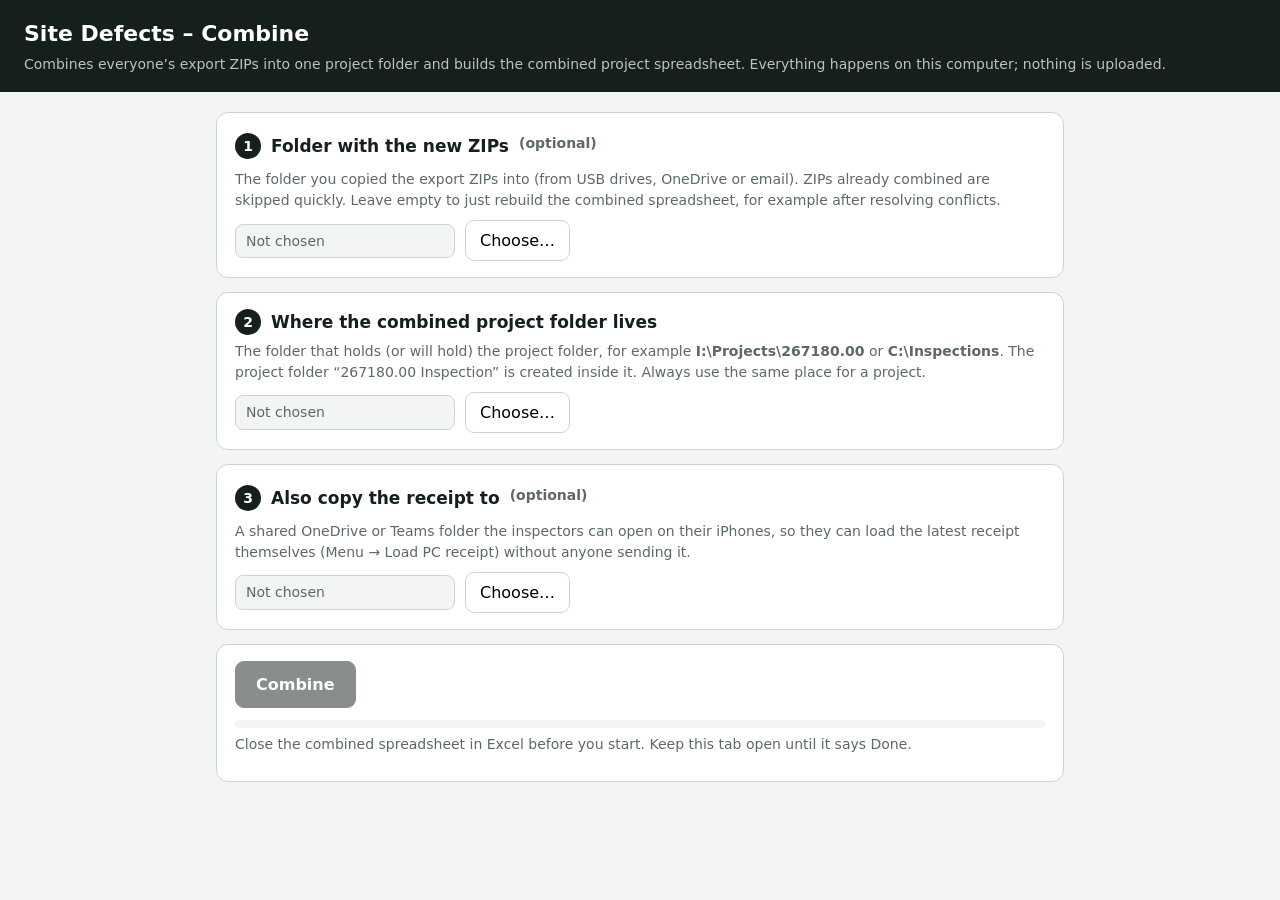
==== combine.html @ 87d58607 "v1.11.0 Deleting a photo taken by mistake: a photo can now be deleted while its batch is still open." ====
<!doctype html>
<html lang="en">
<head>
<meta charset="utf-8">
<meta name="viewport" content="width=device-width, initial-scale=1">
<title>Site Defects – Combine</title>
<meta name="app-version" content="1.11.0">
<link rel="icon" href="icon-sgh-gradient-192.png">
<style>
  :root { --ink: #15201C; --muted: #5C6964; --line: #CDD5D1; --paper: #F3F5F4; --card: #fff; --accent: #2C6BED; --red: #C8102E; --green: #1E7B4A; --amber: #C77700; }
  * { box-sizing: border-box; }
  body { margin: 0; background: var(--paper); color: var(--ink); font: 16px/1.45 "Segoe UI", system-ui, -apple-system, sans-serif; }
  header { background: var(--ink); color: #fff; padding: 18px 24px; }
  header h1 { margin: 0; font-size: 22px; } header p { margin: 4px 0 0; color: #B9C4BF; font-size: 14px; }
  main { max-width: 880px; margin: 0 auto; padding: 20px 16px 60px; }
  .card { background: var(--card); border: 1px solid var(--line); border-radius: 12px; padding: 16px 18px; margin-bottom: 14px; }
  .card h2 { margin: 0 0 6px; font-size: 17px; display: flex; gap: 10px; align-items: center; }
  .num { display: inline-grid; place-items: center; width: 26px; height: 26px; border-radius: 50%; background: var(--ink); color: #fff; font-size: 14px; flex: none; }
  .note { color: var(--muted); font-size: 14px; margin: 4px 0 10px; }
  .row { display: flex; gap: 10px; align-items: center; flex-wrap: wrap; }
  .chosen { font-family: Consolas, monospace; font-size: 14px; background: var(--paper); border: 1px solid var(--line); border-radius: 8px; padding: 6px 10px; min-width: 220px; }
  .chosen.empty { color: var(--muted); font-family: inherit; }
  button { font: inherit; border-radius: 9px; border: 1px solid var(--line); background: #fff; padding: 8px 14px; cursor: pointer; }
  button.primary { background: var(--ink); color: #fff; border-color: var(--ink); font-weight: 600; padding: 11px 20px; }
  button:disabled { opacity: .5; cursor: default; }
  button.link { border: 0; background: none; color: var(--accent); padding: 0 4px; }
  #bar { height: 8px; background: var(--paper); border-radius: 4px; overflow: hidden; margin: 12px 0 6px; }
  #bar span { display: block; height: 100%; width: 0; background: var(--accent); transition: width .2s; }
  #status { font-weight: 600; }
  #log { font-family: Consolas, monospace; font-size: 13px; background: #0E1412; color: #E8EEEB; border-radius: 10px; padding: 12px 14px; max-height: 420px; overflow: auto; white-space: pre-wrap; margin-top: 10px; }
  #log .ok { color: #7BD89B; } #log .warn { color: #F2C14E; } #log .err { color: #FF7A85; } #log .h { color: #9EC1FF; font-weight: bold; }
  .unsupported { background: #FFF2CC; border-color: #BF9000; }
  .hidden { display: none; }
</style>
</head>
<body>
<header><h1>Site Defects – Combine</h1><p>Combines everyone’s export ZIPs into one project folder and builds the combined project spreadsheet. Everything happens on this computer; nothing is uploaded.</p></header>
<main>
  <div class="card unsupported hidden" id="unsupported"><b>Open this page in Microsoft Edge or Google Chrome on a Windows PC.</b> It needs permission to read and write folders, which other browsers (and phones) don’t offer.</div>

  <div class="card">
    <h2><span class="num">1</span> Folder with the new ZIPs <span class="note">(optional)</span></h2>
    <p class="note">The folder you copied the export ZIPs into (from USB drives, OneDrive or email). ZIPs already combined are skipped quickly. Leave empty to just rebuild the combined spreadsheet, for example after resolving conflicts.</p>
    <div class="row"><span class="chosen empty" id="zipName">Not chosen</span><button id="zipPick">Choose…</button><button class="link hidden" id="zipClear">Clear</button></div>
  </div>

  <div class="card">
    <h2><span class="num">2</span> Where the combined project folder lives</h2>
    <p class="note">The folder that holds (or will hold) the project folder, for example <b>I:\Projects\267180.00</b> or <b>C:\Inspections</b>. The project folder “267180.00 Inspection” is created inside it. Always use the same place for a project.</p>
    <div class="row"><span class="chosen empty" id="destName">Not chosen</span><button id="destPick">Choose…</button></div>
  </div>

  <div class="card">
    <h2><span class="num">3</span> Also copy the receipt to <span class="note">(optional)</span></h2>
    <p class="note">A shared OneDrive or Teams folder the inspectors can open on their iPhones, so they can load the latest receipt themselves (Menu → Load PC receipt) without anyone sending it.</p>
    <div class="row"><span class="chosen empty" id="rcptName">Not chosen</span><button id="rcptPick">Choose…</button><button class="link hidden" id="rcptClear">Clear</button></div>
  </div>

  <div class="card">
    <div class="row"><button class="primary" id="go" disabled>Combine</button><span id="status"></span></div>
    <div id="bar"><span></span></div>
    <p class="note">Close the combined spreadsheet in Excel before you start. Keep this tab open until it says Done.</p>
    <div id="log" class="hidden"></div>
  </div>
</main>
<script src="xlsx-style.min.js"></script>
<script src="sheets.js"></script>
<script src="combine.js"></script>
</body>
</html>
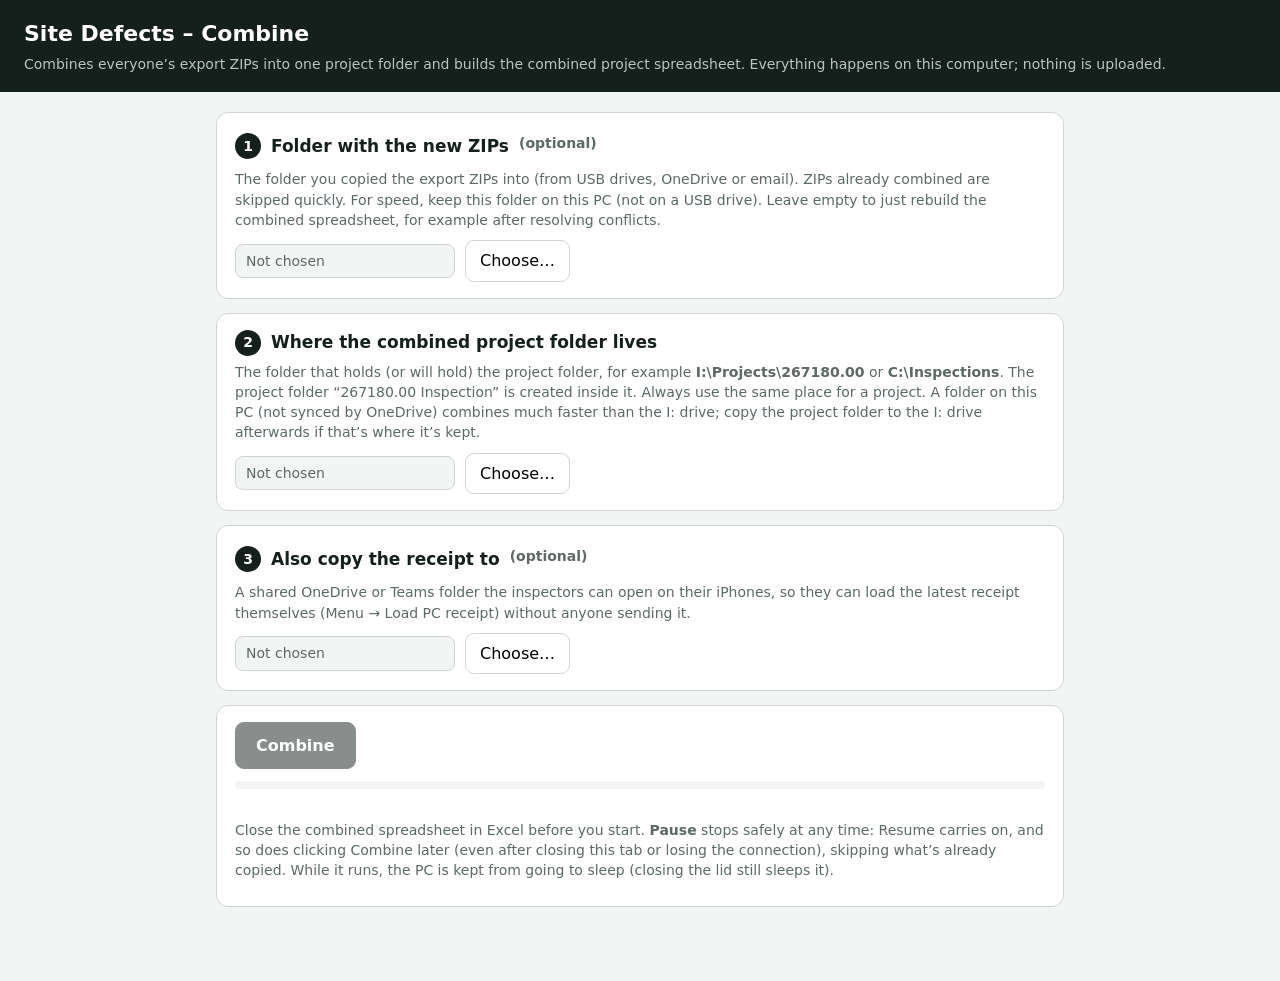
==== commit a126dc85: "v1.15.0 Combine page (PC) only; the iPhone app is unchanged apart from the version number.  - Pause " ====
--- a/combine.html
+++ b/combine.html
@@ -4,7 +4,7 @@
 <meta charset="utf-8">
 <meta name="viewport" content="width=device-width, initial-scale=1">
 <title>Site Defects – Combine</title>
-<meta name="app-version" content="1.11.0">
+<meta name="app-version" content="1.15.0">
 <link rel="icon" href="icon-sgh-gradient-192.png">
 <style>
   :root { --ink: #15201C; --muted: #5C6964; --line: #CDD5D1; --paper: #F3F5F4; --card: #fff; --accent: #2C6BED; --red: #C8102E; --green: #1E7B4A; --amber: #C77700; }
@@ -27,6 +27,8 @@
   #bar { height: 8px; background: var(--paper); border-radius: 4px; overflow: hidden; margin: 12px 0 6px; }
   #bar span { display: block; height: 100%; width: 0; background: var(--accent); transition: width .2s; }
   #status { font-weight: 600; }
+  #detail { color: var(--muted); font-size: 14px; min-height: 1.45em; margin: 0; }
+  .resume { background: #EAF1FE; border: 1px solid #B9CEF8; border-radius: 9px; padding: 9px 12px; font-size: 14px; margin: 0 0 12px; }
   #log { font-family: Consolas, monospace; font-size: 13px; background: #0E1412; color: #E8EEEB; border-radius: 10px; padding: 12px 14px; max-height: 420px; overflow: auto; white-space: pre-wrap; margin-top: 10px; }
   #log .ok { color: #7BD89B; } #log .warn { color: #F2C14E; } #log .err { color: #FF7A85; } #log .h { color: #9EC1FF; font-weight: bold; }
   .unsupported { background: #FFF2CC; border-color: #BF9000; }
@@ -40,13 +42,13 @@
 
   <div class="card">
     <h2><span class="num">1</span> Folder with the new ZIPs <span class="note">(optional)</span></h2>
-    <p class="note">The folder you copied the export ZIPs into (from USB drives, OneDrive or email). ZIPs already combined are skipped quickly. Leave empty to just rebuild the combined spreadsheet, for example after resolving conflicts.</p>
+    <p class="note">The folder you copied the export ZIPs into (from USB drives, OneDrive or email). ZIPs already combined are skipped quickly. For speed, keep this folder on this PC (not on a USB drive). Leave empty to just rebuild the combined spreadsheet, for example after resolving conflicts.</p>
     <div class="row"><span class="chosen empty" id="zipName">Not chosen</span><button id="zipPick">Choose…</button><button class="link hidden" id="zipClear">Clear</button></div>
   </div>
 
   <div class="card">
     <h2><span class="num">2</span> Where the combined project folder lives</h2>
-    <p class="note">The folder that holds (or will hold) the project folder, for example <b>I:\Projects\267180.00</b> or <b>C:\Inspections</b>. The project folder “267180.00 Inspection” is created inside it. Always use the same place for a project.</p>
+    <p class="note">The folder that holds (or will hold) the project folder, for example <b>I:\Projects\267180.00</b> or <b>C:\Inspections</b>. The project folder “267180.00 Inspection” is created inside it. Always use the same place for a project. A folder on this PC (not synced by OneDrive) combines much faster than the I: drive; copy the project folder to the I: drive afterwards if that’s where it’s kept.</p>
     <div class="row"><span class="chosen empty" id="destName">Not chosen</span><button id="destPick">Choose…</button></div>
   </div>
 
@@ -57,9 +59,11 @@
   </div>
 
   <div class="card">
-    <div class="row"><button class="primary" id="go" disabled>Combine</button><span id="status"></span></div>
+    <p class="resume hidden" id="resumeNote"></p>
+    <div class="row"><button class="primary" id="go" disabled>Combine</button><button class="hidden" id="pause">Pause</button><span id="status"></span></div>
     <div id="bar"><span></span></div>
-    <p class="note">Close the combined spreadsheet in Excel before you start. Keep this tab open until it says Done.</p>
+    <p id="detail"></p>
+    <p class="note">Close the combined spreadsheet in Excel before you start. <b>Pause</b> stops safely at any time: Resume carries on, and so does clicking Combine later (even after closing this tab or losing the connection), skipping what’s already copied. While it runs, the PC is kept from going to sleep (closing the lid still sleeps it).</p>
     <div id="log" class="hidden"></div>
   </div>
 </main>
